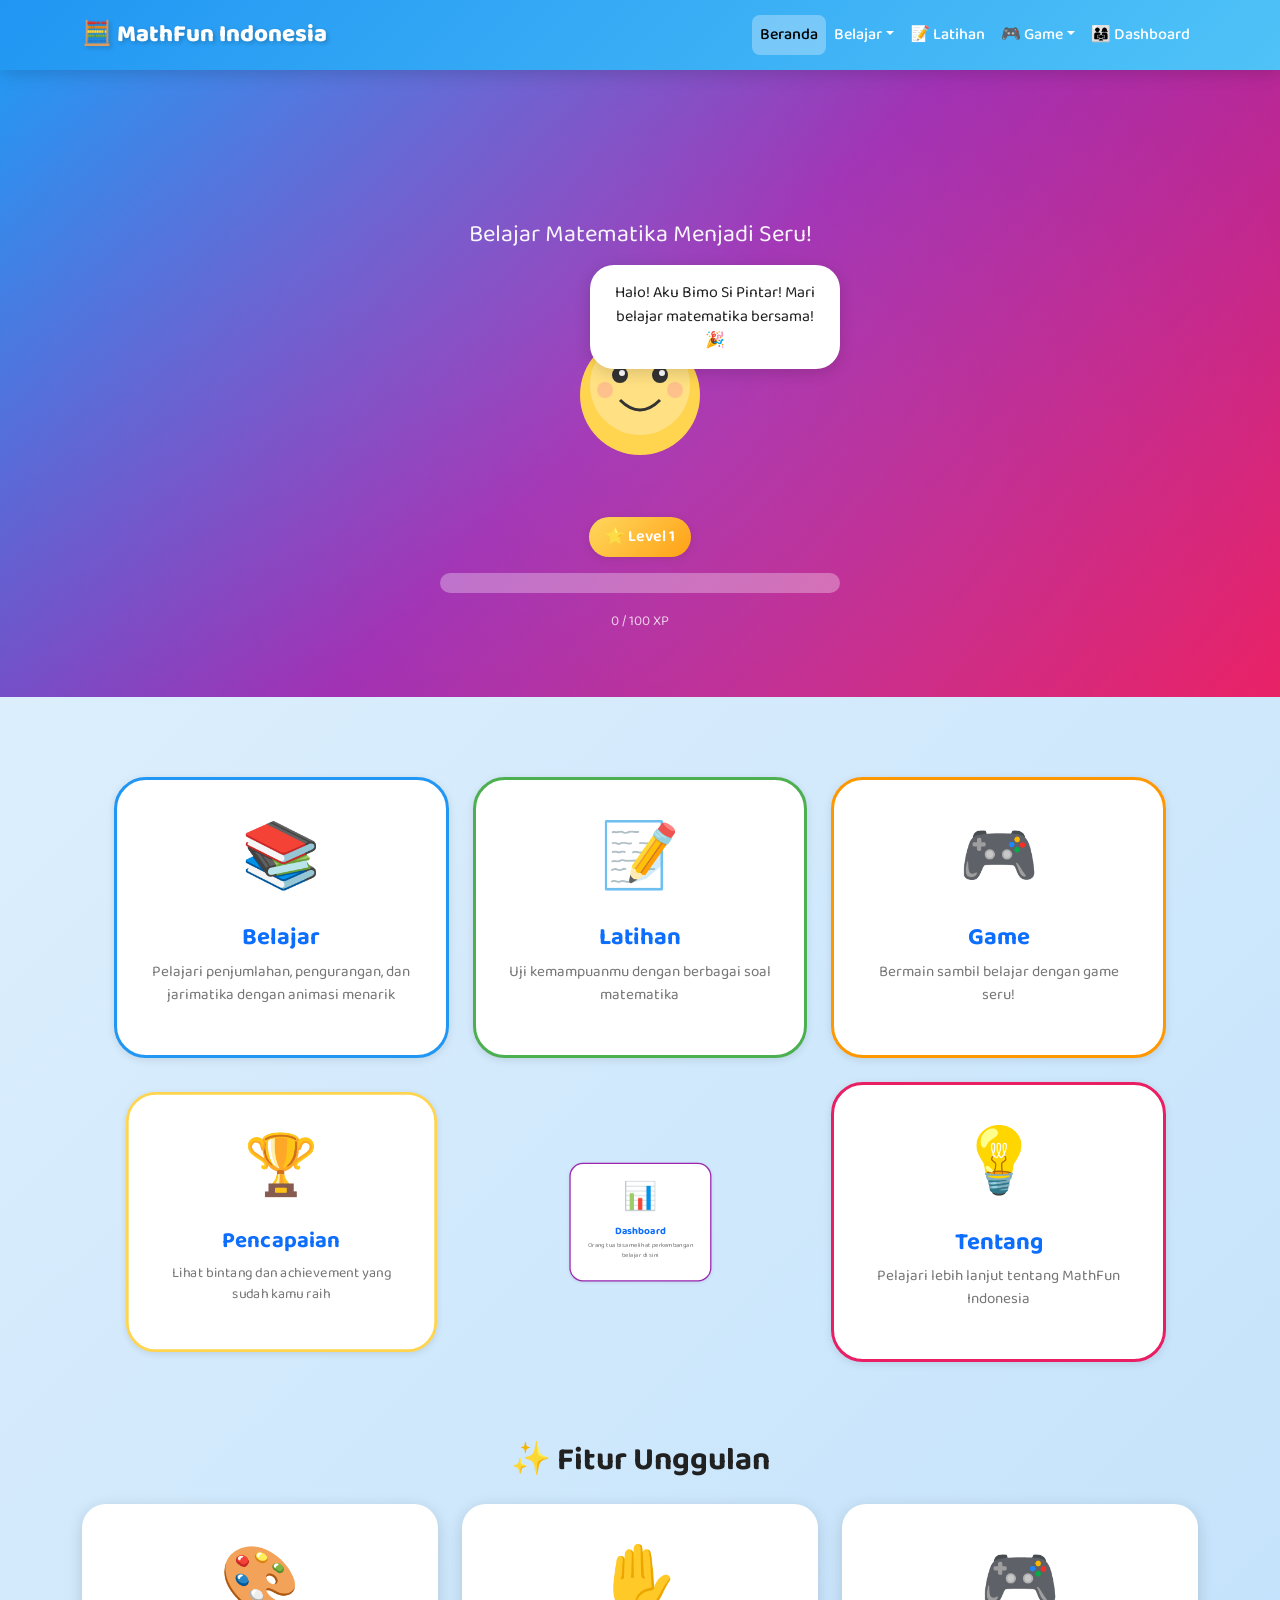
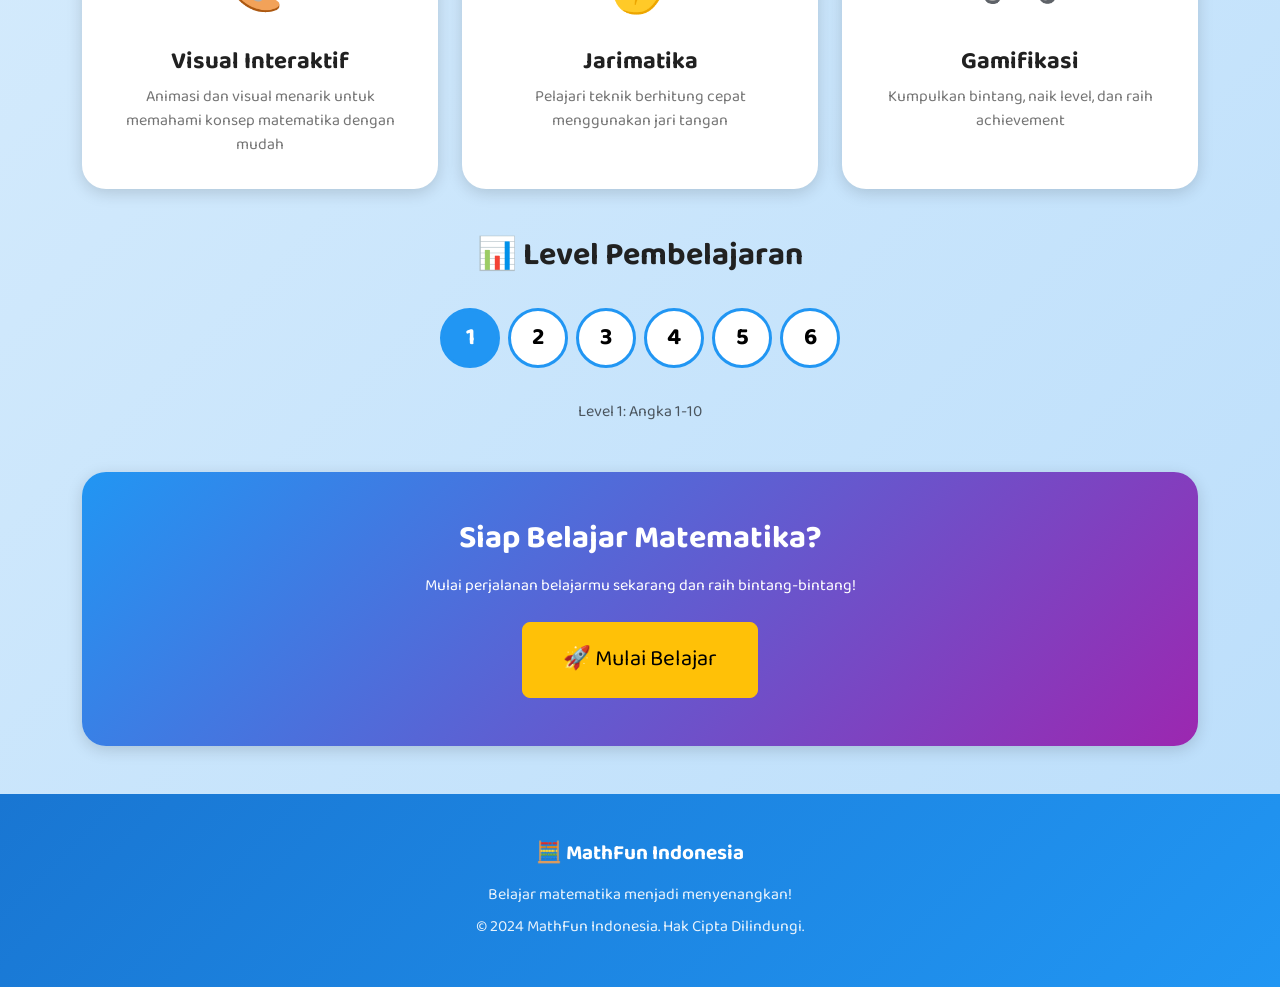
==== index.html @ 0fd77b57 "Initial commit - MathFun Indonesia v1.0" ====
<!DOCTYPE html>
<html lang="id">
<head>
  <meta charset="UTF-8">
  <meta name="viewport" content="width=device-width, initial-scale=1.0">
  <meta name="description" content="MathFun Indonesia - Aplikasi belajar matematika interaktif untuk anak SD kelas 1-6. Belajar penjumlahan, pengurangan, dan jarimatika dengan animasi menarik!">
  <meta name="keywords" content="matematika sd, belajar matematika, penjumlahan, pengurangan, jarimatika, anak sd, edukasi">
  <meta name="author" content="MathFun Indonesia">
  <meta name="robots" content="index, follow">
  
  <!-- Open Graph -->
  <meta property="og:title" content="MathFun Indonesia - Belajar Matematika Seru!">
  <meta property="og:description" content="Aplikasi belajar matematika interaktif untuk anak SD dengan animasi dan game menarik!">
  <meta property="og:type" content="website">
  <meta property="og:locale" content="id_ID">
  
  <!-- PWA -->
  <link rel="manifest" href="/manifest.json">
  <meta name="theme-color" content="#2196F3">
  <link rel="apple-touch-icon" href="/assets/images/icon-192.png">
  
  <!-- Fonts -->
  <link rel="preconnect" href="https://fonts.googleapis.com">
  <link rel="preconnect" href="https://fonts.gstatic.com" crossorigin>
  <link href="https://fonts.googleapis.com/css2?family=Baloo+2:wght@400;500;600;700;800&family=Poppins:wght@300;400;500;600;700&display=swap" rel="stylesheet">
  
  <!-- Bootstrap 5 -->
  <link href="https://cdn.jsdelivr.net/npm/bootstrap@5.3.2/dist/css/bootstrap.min.css" rel="stylesheet">
  
  <!-- Custom CSS -->
  <link rel="stylesheet" href="/css/style.css">
  
  <!-- GSAP Animation -->
  <script src="https://cdnjs.cloudflare.com/ajax/libs/gsap/3.12.2/gsap.min.js"></script>
  
  <title>MathFun Indonesia - Belajar Matematika Seru!</title>
  
  <!-- Schema.org -->
  <script type="application/ld+json">
  {
    "@context": "https://schema.org",
    "@type": "EducationalApplication",
    "name": "MathFun Indonesia",
    "description": "Aplikasi belajar matematika interaktif untuk anak SD",
    "applicationCategory": "EducationalApplication",
    "operatingSystem": "Web Browser",
    "language": "id-ID",
    "offers": {
      "@type": "Offer",
      "price": "0",
      "priceCurrency": "IDR"
    }
  }
  </script>
</head>
<body>
  <!-- Navigation -->
  <nav class="navbar navbar-expand-lg navbar-mathfun sticky-top">
    <div class="container">
      <a class="navbar-brand" href="/">
        🧮 MathFun Indonesia
      </a>
      <button class="navbar-toggler" type="button" data-bs-toggle="collapse" data-bs-target="#navbarNav">
        <span class="navbar-toggler-icon"></span>
      </button>
      <div class="collapse navbar-collapse" id="navbarNav">
        <ul class="navbar-nav ms-auto">
          <li class="nav-item">
            <a class="nav-link active" href="/">Beranda</a>
          </li>
          <li class="nav-item dropdown">
            <a class="nav-link dropdown-toggle" href="#" data-bs-toggle="dropdown">Belajar</a>
            <ul class="dropdown-menu">
              <li><a class="dropdown-item" href="/materi/penjumlahan.html">📒 Penjumlahan</a></li>
              <li><a class="dropdown-item" href="/materi/pengurangan.html">📒 Pengurangan</a></li>
              <li><a class="dropdown-item" href="/materi/jarimatika.html">✋ Jarimatika</a></li>
            </ul>
          </li>
          <li class="nav-item">
            <a class="nav-link" href="/materi/latihan.html">📝 Latihan</a>
          </li>
          <li class="nav-item dropdown">
            <a class="nav-link dropdown-toggle" href="#" data-bs-toggle="dropdown">🎮 Game</a>
            <ul class="dropdown-menu">
              <li><a class="dropdown-item" href="/game/balon.html">🎈 Tangkap Balon</a></li>
              <li><a class="dropdown-item" href="/game/memory.html">🃏 Memory Card</a></li>
              <li><a class="dropdown-item" href="/game/puzzle.html">🧩 Puzzle</a></li>
            </ul>
          </li>
          <li class="nav-item">
            <a class="nav-link" href="/dashboard.html">👨‍👩‍👧 Dashboard</a>
          </li>
        </ul>
      </div>
    </div>
  </nav>

  <!-- Hero Section -->
  <section class="hero-section">
    <div class="container">
      <h1 class="hero-title">🧮 MathFun Indonesia</h1>
      <p class="hero-subtitle">Belajar Matematika Menjadi Seru!</p>
      
      <!-- Mascot -->
      <div class="mascot-container">
        <div class="mascot">
          <svg viewBox="0 0 200 200" xmlns="http://www.w3.org/2000/svg">
            <!-- Body -->
            <circle cx="100" cy="110" r="60" fill="#FFD54F"/>
            <!-- Face -->
            <circle cx="100" cy="100" r="50" fill="#FFE082"/>
            <!-- Eyes -->
            <circle cx="80" cy="90" r="8" fill="#333"/>
            <circle cx="120" cy="90" r="8" fill="#333"/>
            <circle cx="82" cy="88" r="3" fill="#fff"/>
            <circle cx="122" cy="88" r="3" fill="#fff"/>
            <!-- Mouth -->
            <path d="M 80 115 Q 100 135 120 115" stroke="#333" stroke-width="3" fill="none"/>
            <!-- Cheeks -->
            <circle cx="65" cy="105" r="8" fill="#FFAB91" opacity="0.6"/>
            <circle cx="135" cy="105" r="8" fill="#FFAB91" opacity="0.6"/>
            <!-- Hat -->
            <path d="M 60 60 L 100 30 L 140 60 Z" fill="#2196F3"/>
            <rect x="55" y="55" width="90" height="15" rx="5" fill="#1976D2"/>
            <!-- Stars on hat -->
            <text x="85" y="48" font-size="12">⭐</text>
            <text x="105" y="48" font-size="12">⭐</text>
          </svg>
        </div>
        <div class="mascot-speech">
          Halo! Aku Bimo Si Pintar! Mari belajar matematika bersama! 🎉
        </div>
      </div>

      <!-- Level Badge -->
      <div class="level-badge">
        <svg viewBox="0 0 24 24" fill="currentColor"><path d="M12 2L15.09 8.26L22 9.27L17 14.14L18.18 21.02L12 17.77L5.82 21.02L7 14.14L2 9.27L8.91 8.26L12 2Z"/></svg>
        <span>Level <span id="userLevel">1</span></span>
      </div>

      <!-- Progress Bar -->
      <div class="progress-container mt-3" style="max-width: 400px; margin: 1rem auto;">
        <div class="progress-bar-mathfun" style="width: 0%"></div>
      </div>
      <small class="text-white opacity-75"><span id="userXP">0</span> / <span id="xpNeeded">100</span> XP</small>

      <!-- Install PWA Button -->
      <button id="installBtn" class="btn btn-warning mt-3 hidden">
        📱 Install Aplikasi
      </button>
    </div>
  </section>

  <!-- Main Menu -->
  <section class="container my-5">
    <div class="menu-grid">
      <!-- Belajar Card -->
      <a href="#belajar" class="text-decoration-none">
        <div class="menu-card belajar">
          <span class="icon">📚</span>
          <h3>Belajar</h3>
          <p>Pelajari penjumlahan, pengurangan, dan jarimatika dengan animasi menarik</p>
        </div>
      </a>

      <!-- Latihan Card -->
      <a href="/materi/latihan.html" class="text-decoration-none">
        <div class="menu-card latihan">
          <span class="icon">📝</span>
          <h3>Latihan</h3>
          <p>Uji kemampuanmu dengan berbagai soal matematika</p>
        </div>
      </a>

      <!-- Game Card -->
      <a href="#game" class="text-decoration-none">
        <div class="menu-card game">
          <span class="icon">🎮</span>
          <h3>Game</h3>
          <p>Bermain sambil belajar dengan game seru!</p>
        </div>
      </a>

      <!-- Pencapaian Card -->
      <a href="/pencapaian.html" class="text-decoration-none">
        <div class="menu-card achievement">
          <span class="icon">🏆</span>
          <h3>Pencapaian</h3>
          <p>Lihat bintang dan achievement yang sudah kamu raih</p>
        </div>
      </a>

      <!-- Dashboard Card -->
      <a href="/dashboard.html" class="text-decoration-none">
        <div class="menu-card dashboard">
          <span class="icon">📊</span>
          <h3>Dashboard</h3>
          <p>Orang tua bisa melihat perkembangan belajar di sini</p>
        </div>
      </a>

      <!-- Tentang Card -->
      <a href="/tentang.html" class="text-decoration-none">
        <div class="menu-card" style="border-color: #E91E63;">
          <span class="icon">💡</span>
          <h3>Tentang</h3>
          <p>Pelajari lebih lanjut tentang MathFun Indonesia</p>
        </div>
      </a>
    </div>
  </section>

  <!-- Features Section -->
  <section class="container my-5">
    <h2 class="text-center mb-4">✨ Fitur Unggulan</h2>
    <div class="row g-4">
      <div class="col-md-4">
        <div class="card-mathfun h-100">
          <div class="card-body text-center">
            <span class="card-icon">🎨</span>
            <h5 class="card-title">Visual Interaktif</h5>
            <p class="card-text">Animasi dan visual menarik untuk memahami konsep matematika dengan mudah</p>
          </div>
        </div>
      </div>
      <div class="col-md-4">
        <div class="card-mathfun h-100">
          <div class="card-body text-center">
            <span class="card-icon">✋</span>
            <h5 class="card-title">Jarimatika</h5>
            <p class="card-text">Pelajari teknik berhitung cepat menggunakan jari tangan</p>
          </div>
        </div>
      </div>
      <div class="col-md-4">
        <div class="card-mathfun h-100">
          <div class="card-body text-center">
            <span class="card-icon">🎮</span>
            <h5 class="card-title">Gamifikasi</h5>
            <p class="card-text">Kumpulkan bintang, naik level, dan raih achievement</p>
          </div>
        </div>
      </div>
    </div>
  </section>

  <!-- Levels Section -->
  <section class="container my-5">
    <h2 class="text-center mb-4">📊 Level Pembelajaran</h2>
    <div class="level-selector">
      <button class="level-btn active" data-level="1">1</button>
      <button class="level-btn" data-level="2">2</button>
      <button class="level-btn" data-level="3">3</button>
      <button class="level-btn" data-level="4">4</button>
      <button class="level-btn" data-level="5">5</button>
      <button class="level-btn" data-level="6">6</button>
    </div>
    <div class="text-center mt-3">
      <p id="levelDescription" class="text-muted">Level 1: Angka 1-10</p>
    </div>
  </section>

  <!-- Call to Action -->
  <section class="container my-5 text-center">
    <div class="card-mathfun p-5" style="background: linear-gradient(135deg, #2196F3 0%, #9C27B0 100%);">
      <h2 class="text-white mb-3">Siap Belajar Matematika?</h2>
      <p class="text-white opacity-90 mb-4">Mulai perjalanan belajarmu sekarang dan raih bintang-bintang!</p>
      <a href="/materi/penjumlahan.html" class="btn btn-warning btn-lg">
        🚀 Mulai Belajar
      </a>
    </div>
  </section>

  <!-- Footer -->
  <footer class="footer-mathfun">
    <div class="container">
      <h5>🧮 MathFun Indonesia</h5>
      <p>Belajar matematika menjadi menyenangkan!</p>
      <p class="mb-0">© 2024 MathFun Indonesia. Hak Cipta Dilindungi.</p>
    </div>
  </footer>

  <!-- Toast Container -->
  <div class="toast-container"></div>

  <!-- Bootstrap JS -->
  <script src="https://cdn.jsdelivr.net/npm/bootstrap@5.3.2/dist/js/bootstrap.bundle.min.js"></script>
  
  <!-- App JS -->
  <script src="/js/app.js"></script>

  <script>
    // Level descriptions
    const levelDescriptions = {
      1: 'Level 1: Angka 1-10 - Penjumlahan dan pengurangan dasar',
      2: 'Level 2: Angka 1-20 - Latihan dengan angka lebih besar',
      3: 'Level 3: Angka 1-50 - Tantangan متوسط',
      4: 'Level 4: Angka 1-100 - Persiapan level lanjut',
      5: 'Level 5: Penjumlahan Bersusun - Belajar menghitung kolom',
      6: 'Level 6: Pengurangan Bersusun - Teknik meminjam'
    };

    // Level button click handlers
    document.querySelectorAll('.level-btn').forEach(btn => {
      btn.addEventListener('click', function() {
        const level = this.dataset.level;
        
        document.querySelectorAll('.level-btn').forEach(b => b.classList.remove('active'));
        this.classList.add('active');
        
        document.getElementById('levelDescription').textContent = levelDescriptions[level];
        
        if (app) {
          app.currentLevel = parseInt(level);
          app.userData.level = parseInt(level);
          app.saveUserData();
          app.updateUI();
        }
      });
    });

    // Update UI with user data
    document.addEventListener('DOMContentLoaded', () => {
      setTimeout(() => {
        if (app) {
          document.getElementById('userLevel').textContent = app.currentLevel;
          document.getElementById('userXP').textContent = app.currentXP;
          document.getElementById('xpNeeded').textContent = app.getXPForLevel(app.currentLevel + 1);
          
          const xpNeeded = app.getXPForLevel(app.currentLevel + 1);
          const xpInLevel = app.currentXP % xpNeeded;
          const progress = (xpInLevel / xpNeeded) * 100;
          document.querySelector('.progress-bar-mathfun').style.width = progress + '%';
        }
      }, 500);
    });
  </script>
</body>
</html>
---- css/style.css ----
/* MathFun Indonesia - Main Stylesheet */
@import url('https://fonts.googleapis.com/css2?family=Baloo+2:wght@400;500;600;700;800&family=Poppins:wght@300;400;500;600;700&display=swap');

:root {
  --primary-blue: #2196F3;
  --primary-light: #4FC3F7;
  --primary-dark: #1976D2;
  --accent-yellow: #FFD54F;
  --accent-orange: #FF9800;
  --accent-green: #4CAF50;
  --accent-pink: #E91E63;
  --accent-purple: #9C27B0;
  --bg-light: #E3F2FD;
  --bg-white: #FFFFFF;
  --text-dark: #212121;
  --text-light: #757575;
  --shadow-sm: 0 2px 8px rgba(0,0,0,0.1);
  --shadow-md: 0 4px 16px rgba(0,0,0,0.15);
  --shadow-lg: 0 8px 32px rgba(0,0,0,0.2);
  --radius-sm: 8px;
  --radius-md: 16px;
  --radius-lg: 24px;
  --radius-xl: 32px;
}

* {
  margin: 0;
  padding: 0;
  box-sizing: border-box;
}

html {
  scroll-behavior: smooth;
}

body {
  font-family: 'Baloo 2', 'Poppins', sans-serif;
  background: linear-gradient(135deg, var(--bg-light) 0%, #BBDEFB 100%);
  min-height: 100vh;
  color: var(--text-dark);
  overflow-x: hidden;
}

/* Typography */
h1, h2, h3, h4, h5, h6 {
  font-family: 'Baloo 2', cursive;
  font-weight: 700;
}

.font-poppins {
  font-family: 'Poppins', sans-serif;
}

/* Navigation */
.navbar-mathfun {
  background: linear-gradient(135deg, var(--primary-blue) 0%, var(--primary-light) 100%);
  padding: 0.75rem 1rem;
  box-shadow: var(--shadow-md);
}

.navbar-mathfun .navbar-brand {
  font-family: 'Baloo 2', cursive;
  font-size: 1.5rem;
  font-weight: 800;
  color: white;
  text-shadow: 2px 2px 4px rgba(0,0,0,0.2);
}

.navbar-mathfun .nav-link {
  color: white;
  font-weight: 500;
  padding: 0.5rem 1rem;
  border-radius: var(--radius-sm);
  transition: all 0.3s ease;
}

.navbar-mathfun .nav-link:hover {
  background: rgba(255,255,255,0.2);
  transform: translateY(-2px);
}

.navbar-mathfun .nav-link.active {
  background: rgba(255,255,255,0.3);
}

.navbar-toggler {
  border: 2px solid white;
  padding: 0.5rem;
}

.navbar-toggler-icon {
  background-image: url("data:image/svg+xml,%3csvg xmlns='http://www.w3.org/2000/svg' viewBox='0 0 30 30'%3e%3cpath stroke='rgba(255, 255, 255, 1)' stroke-linecap='round' stroke-miterlimit='10' stroke-width='2' d='M4 7h22M4 15h22M4 23h22'/%3e%3c/svg%3e");
}

/* Hero Section */
.hero-section {
  background: linear-gradient(135deg, var(--primary-blue) 0%, var(--accent-purple) 50%, var(--accent-pink) 100%);
  padding: 4rem 2rem;
  text-align: center;
  color: white;
  position: relative;
  overflow: hidden;
}

.hero-section::before {
  content: '';
  position: absolute;
  top: -50%;
  left: -50%;
  width: 200%;
  height: 200%;
  background: radial-gradient(circle, rgba(255,255,255,0.1) 0%, transparent 60%);
  animation: float 6s ease-in-out infinite;
}

@keyframes float {
  0%, 100% { transform: translate(0, 0) rotate(0deg); }
  50% { transform: translate(20px, -20px) rotate(5deg); }
}

.hero-title {
  font-size: clamp(2rem, 5vw, 3.5rem);
  font-weight: 800;
  text-shadow: 3px 3px 6px rgba(0,0,0,0.3);
  animation: bounceIn 1s ease;
}

@keyframes bounceIn {
  0% { transform: scale(0.5); opacity: 0; }
  50% { transform: scale(1.1); }
  100% { transform: scale(1); opacity: 1; }
}

.hero-subtitle {
  font-size: clamp(1rem, 2.5vw, 1.5rem);
  opacity: 0.95;
  margin-top: 1rem;
}

/* Mascot */
.mascot-container {
  position: relative;
  width: 200px;
  height: 200px;
  margin: 2rem auto;
}

.mascot {
  width: 100%;
  height: 100%;
  animation: bounce 2s ease-in-out infinite;
}

@keyframes bounce {
  0%, 100% { transform: translateY(0); }
  50% { transform: translateY(-15px); }
}

.mascot-speech {
  position: absolute;
  top: -20px;
  right: -100px;
  background: white;
  padding: 1rem 1.5rem;
  border-radius: var(--radius-lg);
  box-shadow: var(--shadow-md);
  max-width: 250px;
  font-size: 1rem;
  color: var(--text-dark);
}

.mascot-speech::before {
  content: '';
  position: absolute;
  bottom: -10px;
  left: 20px;
  border: 10px solid transparent;
  border-top-color: white;
}

/* Cards */
.card-mathfun {
  border: none;
  border-radius: var(--radius-lg);
  box-shadow: var(--shadow-md);
  transition: all 0.4s cubic-bezier(0.175, 0.885, 0.32, 1.275);
  overflow: hidden;
  background: var(--bg-white);
}

.card-mathfun:hover {
  transform: translateY(-10px) scale(1.02);
  box-shadow: var(--shadow-lg);
}

.card-mathfun .card-body {
  padding: 2rem;
}

.card-icon {
  font-size: 4rem;
  margin-bottom: 1rem;
  display: block;
}

.card-title {
  font-size: 1.5rem;
  font-weight: 700;
  color: var(--text-dark);
  margin-bottom: 0.5rem;
}

.card-text {
  color: var(--text-light);
  font-size: 1rem;
}

/* Menu Cards Grid */
.menu-grid {
  display: grid;
  grid-template-columns: repeat(auto-fit, minmax(280px, 1fr));
  gap: 1.5rem;
  padding: 2rem;
}

.menu-card {
  background: var(--bg-white);
  border-radius: var(--radius-xl);
  padding: 2rem;
  text-align: center;
  cursor: pointer;
  transition: all 0.4s ease;
  box-shadow: var(--shadow-sm);
  border: 3px solid transparent;
}

.menu-card:hover {
  transform: translateY(-8px);
  box-shadow: var(--shadow-lg);
}

.menu-card.belajar { border-color: var(--primary-blue); }
.menu-card.latihan { border-color: var(--accent-green); }
.menu-card.game { border-color: var(--accent-orange); }
.menu-card.achievement { border-color: var(--accent-yellow); }
.menu-card.dashboard { border-color: var(--accent-purple); }

.menu-card .icon {
  font-size: 4rem;
  margin-bottom: 1rem;
  display: block;
}

.menu-card h3 {
  font-size: 1.5rem;
  margin-bottom: 0.5rem;
}

.menu-card p {
  color: var(--text-light);
  font-size: 0.95rem;
}

/* Level Badge */
.level-badge {
  display: inline-flex;
  align-items: center;
  gap: 0.5rem;
  background: linear-gradient(135deg, var(--accent-yellow) 0%, var(--accent-orange) 100%);
  padding: 0.5rem 1rem;
  border-radius: var(--radius-lg);
  color: white;
  font-weight: 600;
  box-shadow: var(--shadow-sm);
}

.level-badge svg {
  width: 24px;
  height: 24px;
}

/* Progress Bar */
.progress-container {
  background: rgba(255,255,255,0.3);
  border-radius: var(--radius-lg);
  height: 20px;
  overflow: hidden;
  position: relative;
}

.progress-bar-mathfun {
  height: 100%;
  background: linear-gradient(90deg, var(--accent-yellow) 0%, var(--accent-green) 100%);
  border-radius: var(--radius-lg);
  transition: width 1s ease;
  position: relative;
}

.progress-bar-mathfun::after {
  content: '';
  position: absolute;
  top: 0;
  left: 0;
  right: 0;
  bottom: 0;
  background: linear-gradient(90deg, transparent, rgba(255,255,255,0.4), transparent);
  animation: shimmer 2s infinite;
}

@keyframes shimmer {
  0% { transform: translateX(-100%); }
  100% { transform: translateX(100%); }
}

/* Stars Rating */
.stars-container {
  display: flex;
  justify-content: center;
  gap: 0.5rem;
  margin: 1rem 0;
}

.star {
  font-size: 2.5rem;
  color: #E0E0E0;
  transition: all 0.3s ease;
  cursor: pointer;
}

.star.active {
  color: var(--accent-yellow);
  animation: starPop 0.5s ease;
}

@keyframes starPop {
  0% { transform: scale(1); }
  50% { transform: scale(1.5) rotate(10deg); }
  100% { transform: scale(1); }
}

/* Buttons */
.btn-mathfun {
  padding: 1rem 2rem;
  border-radius: var(--radius-lg);
  font-family: 'Baloo 2', cursive;
  font-size: 1.2rem;
  font-weight: 600;
  border: none;
  cursor: pointer;
  transition: all 0.3s ease;
  display: inline-flex;
  align-items: center;
  gap: 0.5rem;
}

.btn-primary-mathfun {
  background: linear-gradient(135deg, var(--primary-blue) 0%, var(--primary-light) 100%);
  color: white;
  box-shadow: var(--shadow-md);
}

.btn-primary-mathfun:hover {
  transform: translateY(-3px);
  box-shadow: var(--shadow-lg);
}

.btn-success-mathfun {
  background: linear-gradient(135deg, var(--accent-green) 0%, #81C784 100%);
  color: white;
  box-shadow: var(--shadow-md);
}

.btn-success-mathfun:hover {
  transform: translateY(-3px);
  box-shadow: var(--shadow-lg);
}

.btn-warning-mathfun {
  background: linear-gradient(135deg, var(--accent-yellow) 0%, var(--accent-orange) 100%);
  color: white;
  box-shadow: var(--shadow-md);
}

.btn-warning-mathfun:hover {
  transform: translateY(-3px);
  box-shadow: var(--shadow-lg);
}

.btn-lg {
  padding: 1.25rem 2.5rem;
  font-size: 1.4rem;
}

/* Answer Buttons */
.answer-grid {
  display: grid;
  grid-template-columns: repeat(2, 1fr);
  gap: 1rem;
  max-width: 400px;
  margin: 2rem auto;
}

.answer-btn {
  padding: 1.5rem;
  border-radius: var(--radius-lg);
  font-size: 2rem;
  font-weight: 700;
  font-family: 'Baloo 2', cursive;
  border: 4px solid transparent;
  cursor: pointer;
  transition: all 0.3s ease;
  background: var(--bg-white);
  color: var(--text-dark);
  box-shadow: var(--shadow-md);
}

.answer-btn:hover {
  transform: scale(1.05);
  box-shadow: var(--shadow-lg);
}

.answer-btn.correct {
  background: var(--accent-green);
  color: white;
  animation: correctPulse 0.5s ease;
}

@keyframes correctPulse {
  0%, 100% { transform: scale(1); }
  50% { transform: scale(1.1); }
}

.answer-btn.wrong {
  background: #F44336;
  color: white;
  animation: shake 0.5s ease;
}

@keyframes shake {
  0%, 100% { transform: translateX(0); }
  25% { transform: translateX(-10px); }
  75% { transform: translateX(10px); }
}

/* Question Display */
.question-container {
  background: var(--bg-white);
  border-radius: var(--radius-xl);
  padding: 3rem;
  text-align: center;
  box-shadow: var(--shadow-lg);
  max-width: 600px;
  margin: 2rem auto;
}

.question-number {
  font-size: 1rem;
  color: var(--text-light);
  margin-bottom: 1rem;
}

.question-text {
  font-size: 3rem;
  font-weight: 800;
  color: var(--primary-blue);
  margin-bottom: 2rem;
}

.math-symbol {
  font-size: 4rem;
  color: var(--accent-orange);
  margin: 0 1rem;
}

/* Visual Elements */
.visual-items {
  display: flex;
  justify-content: center;
  align-items: center;
  gap: 0.5rem;
  flex-wrap: wrap;
  margin: 2rem 0;
  min-height: 80px;
}

.visual-item {
  font-size: 3rem;
  animation: itemAppear 0.5s ease forwards;
  opacity: 0;
}

@keyframes itemAppear {
  to { opacity: 1; transform: scale(1); }
}

/* Explanation Box */
.explanation-box {
  background: linear-gradient(135deg, var(--bg-light) 0%, #BBDEFB 100%);
  border-radius: var(--radius-lg);
  padding: 1.5rem;
  margin-top: 2rem;
  border-left: 5px solid var(--primary-blue);
}

.explanation-box h4 {
  color: var(--primary-blue);
  margin-bottom: 0.5rem;
}

.explanation-box p {
  font-size: 1.1rem;
  line-height: 1.8;
  color: var(--text-dark);
}

/* Jarimatika Hand */
.hand-container {
  display: flex;
  justify-content: center;
  align-items: center;
  gap: 2rem;
  margin: 2rem 0;
  flex-wrap: wrap;
}

.hand {
  width: 150px;
  height: 200px;
  position: relative;
}

.finger {
  position: absolute;
  width: 30px;
  height: 60px;
  background: #FFCC80;
  border-radius: 15px 15px 10px 10px;
  transition: all 0.3s ease;
  transform-origin: bottom center;
}

.finger::before {
  content: '';
  position: absolute;
  width: 100%;
  height: 3px;
  background: #FFB74D;
  top: 20%;
}

.finger::after {
  content: '';
  position: absolute;
  width: 100%;
  height: 3px;
  background: #FFB74D;
  top: 50%;
}

.finger.thumb {
  width: 40px;
  height: 50px;
  left: -15px;
  top: 80px;
  transform: rotate(-45deg);
  border-radius: 20px;
}

.finger.index { left: 35px; top: 10px; }
.finger.middle { left: 70px; top: 5px; height: 70px; }
.finger.ring { left: 105px; top: 10px; }
.finger.pinky { left: 135px; top: 25px; height: 50px; }

.finger.closed {
  transform: rotate(90deg) translateY(20px);
  opacity: 0.5;
}

/* Balloon Game */
.balloon {
  position: absolute;
  font-size: 3rem;
  cursor: pointer;
  animation: floatUp 5s linear;
  transition: transform 0.2s ease;
}

.balloon:hover {
  transform: scale(1.2);
}

@keyframes floatUp {
  0% { bottom: -100px; opacity: 1; }
  90% { opacity: 1; }
  100% { bottom: 100vh; opacity: 0; }
}

.game-area {
  position: relative;
  width: 100%;
  height: 500px;
  background: linear-gradient(180deg, #87CEEB 0%, #E0F7FA 100%);
  border-radius: var(--radius-lg);
  overflow: hidden;
  margin: 2rem 0;
}

/* Memory Card */
.memory-grid {
  display: grid;
  grid-template-columns: repeat(4, 1fr);
  gap: 1rem;
  max-width: 500px;
  margin: 2rem auto;
}

.memory-card {
  aspect-ratio: 1;
  background: var(--primary-blue);
  border-radius: var(--radius-md);
  cursor: pointer;
  display: flex;
  align-items: center;
  justify-content: center;
  font-size: 2.5rem;
  transition: all 0.3s ease;
  transform-style: preserve-3d;
}

.memory-card:hover {
  transform: scale(1.05);
}

.memory-card.flipped {
  background: var(--bg-white);
  transform: rotateY(180deg);
}

.memory-card.matched {
  background: var(--accent-green);
  pointer-events: none;
}

/* Puzzle Game */
.puzzle-area {
  display: flex;
  justify-content: center;
  align-items: center;
  gap: 1rem;
  flex-wrap: wrap;
  margin: 2rem 0;
}

.puzzle-slot {
  width: 80px;
  height: 80px;
  border: 4px dashed var(--primary-blue);
  border-radius: var(--radius-md);
  display: flex;
  align-items: center;
  justify-content: center;
  font-size: 2rem;
  background: rgba(33, 150, 243, 0.1);
}

.puzzle-piece {
  width: 80px;
  height: 80px;
  background: var(--accent-orange);
  border-radius: var(--radius-md);
  display: flex;
  align-items: center;
  justify-content: center;
  font-size: 2rem;
  font-weight: 700;
  cursor: grab;
  transition: all 0.3s ease;
  user-select: none;
}

.puzzle-piece:active {
  cursor: grabbing;
}

.puzzle-piece.dragging {
  opacity: 0.5;
  transform: scale(1.1);
}

/* Level Selector */
.level-selector {
  display: flex;
  justify-content: center;
  gap: 0.5rem;
  flex-wrap: wrap;
  margin: 2rem 0;
}

.level-btn {
  width: 60px;
  height: 60px;
  border-radius: 50%;
  border: 3px solid var(--primary-blue);
  background: var(--bg-white);
  font-size: 1.5rem;
  font-weight: 700;
  cursor: pointer;
  transition: all 0.3s ease;
  display: flex;
  align-items: center;
  justify-content: center;
}

.level-btn:hover {
  background: var(--primary-light);
  color: white;
  transform: scale(1.1);
}

.level-btn.active {
  background: var(--primary-blue);
  color: white;
}

.level-btn.locked {
  opacity: 0.5;
  cursor: not-allowed;
}

/* Dashboard Stats */
.stats-grid {
  display: grid;
  grid-template-columns: repeat(auto-fit, minmax(200px, 1fr));
  gap: 1.5rem;
  padding: 2rem;
}

.stat-card {
  background: var(--bg-white);
  border-radius: var(--radius-lg);
  padding: 1.5rem;
  text-align: center;
  box-shadow: var(--shadow-md);
}

.stat-icon {
  font-size: 3rem;
  margin-bottom: 0.5rem;
}

.stat-value {
  font-size: 2.5rem;
  font-weight: 800;
  color: var(--primary-blue);
}

.stat-label {
  color: var(--text-light);
  font-size: 1rem;
}

/* Confetti */
.confetti-container {
  position: fixed;
  top: 0;
  left: 0;
  width: 100%;
  height: 100%;
  pointer-events: none;
  z-index: 9999;
  overflow: hidden;
}

.confetti {
  position: absolute;
  width: 10px;
  height: 10px;
  animation: confettiFall 3s linear forwards;
}

@keyframes confettiFall {
  0% {
    transform: translateY(-100px) rotate(0deg);
    opacity: 1;
  }
  100% {
    transform: translateY(100vh) rotate(720deg);
    opacity: 0;
  }
}

/* Toast Notifications */
.toast-container {
  position: fixed;
  top: 20px;
  right: 20px;
  z-index: 9999;
}

.toast {
  background: var(--bg-white);
  border-radius: var(--radius-md);
  padding: 1rem 1.5rem;
  margin-bottom: 0.5rem;
  box-shadow: var(--shadow-lg);
  display: flex;
  align-items: center;
  gap: 1rem;
  animation: slideIn 0.3s ease;
}

@keyframes slideIn {
  from { transform: translateX(100%); opacity: 0; }
  to { transform: translateX(0); opacity: 1; }
}

.toast.success { border-left: 5px solid var(--accent-green); }
.toast.error { border-left: 5px solid #F44336; }
.toast.info { border-left: 5px solid var(--primary-blue); }

/* Loading Spinner */
.loading-spinner {
  display: flex;
  justify-content: center;
  align-items: center;
  padding: 3rem;
}

.spinner {
  width: 60px;
  height: 60px;
  border: 5px solid var(--bg-light);
  border-top-color: var(--primary-blue);
  border-radius: 50%;
  animation: spin 1s linear infinite;
}

@keyframes spin {
  to { transform: rotate(360deg); }
}

/* Responsive */
@media (max-width: 768px) {
  .hero-section {
    padding: 2rem 1rem;
  }
  
  .mascot-speech {
    right: -20px;
    max-width: 180px;
    font-size: 0.9rem;
  }
  
  .menu-grid {
    grid-template-columns: 1fr;
    padding: 1rem;
  }
  
  .question-text {
    font-size: 2rem;
  }
  
  .answer-grid {
    grid-template-columns: 1fr;
  }
  
  .memory-grid {
    grid-template-columns: repeat(3, 1fr);
  }
  
  .stats-grid {
    grid-template-columns: 1fr;
  }
  
  .btn-mathfun {
    padding: 0.75rem 1.5rem;
    font-size: 1rem;
  }
}

@media (max-width: 576px) {
  .memory-grid {
    grid-template-columns: repeat(2, 1fr);
  }
  
  .question-container {
    padding: 1.5rem;
  }
  
  .visual-item {
    font-size: 2rem;
  }
}

/* Footer */
.footer-mathfun {
  background: linear-gradient(135deg, var(--primary-dark) 0%, var(--primary-blue) 100%);
  color: white;
  padding: 3rem 2rem;
  text-align: center;
}

.footer-mathfun h5 {
  font-size: 1.3rem;
  margin-bottom: 1rem;
}

.footer-mathfun p {
  opacity: 0.9;
  margin-bottom: 0.5rem;
}

/* Modal Custom */
.modal-content {
  border: none;
  border-radius: var(--radius-xl);
  overflow: hidden;
}

.modal-header {
  background: linear-gradient(135deg, var(--primary-blue) 0%, var(--primary-light) 100%);
  color: white;
  border: none;
  padding: 1.5rem 2rem;
}

.modal-title {
  font-family: 'Baloo 2', cursive;
  font-weight: 700;
}

.modal-body {
  padding: 2rem;
}

.modal-footer {
  border: none;
  padding: 1rem 2rem 2rem;
  justify-content: center;
}

/* Badges */
.badge-mathfun {
  display: inline-block;
  padding: 0.5rem 1rem;
  border-radius: var(--radius-lg);
  font-size: 0.9rem;
  font-weight: 600;
}

.badge-blue { background: var(--primary-light); color: white; }
.badge-green { background: var(--accent-green); color: white; }
.badge-yellow { background: var(--accent-yellow); color: white; }
.badge-orange { background: var(--accent-orange); color: white; }
.badge-pink { background: var(--accent-pink); color: white; }

/* Utility Classes */
.text-center { text-align: center; }
.text-left { text-align: left; }
.text-right { text-align: right; }

.mt-1 { margin-top: 0.5rem; }
.mt-2 { margin-top: 1rem; }
.mt-3 { margin-top: 1.5rem; }
.mt-4 { margin-top: 2rem; }
.mt-5 { margin-top: 3rem; }

.mb-1 { margin-bottom: 0.5rem; }
.mb-2 { margin-bottom: 1rem; }
.mb-3 { margin-bottom: 1.5rem; }
.mb-4 { margin-bottom: 2rem; }
.mb-5 { margin-bottom: 3rem; }

.p-1 { padding: 0.5rem; }
.p-2 { padding: 1rem; }
.p-3 { padding: 1.5rem; }
.p-4 { padding: 2rem; }
.p-5 { padding: 3rem; }

.hidden { display: none !important; }
.visible { display: block !important; }
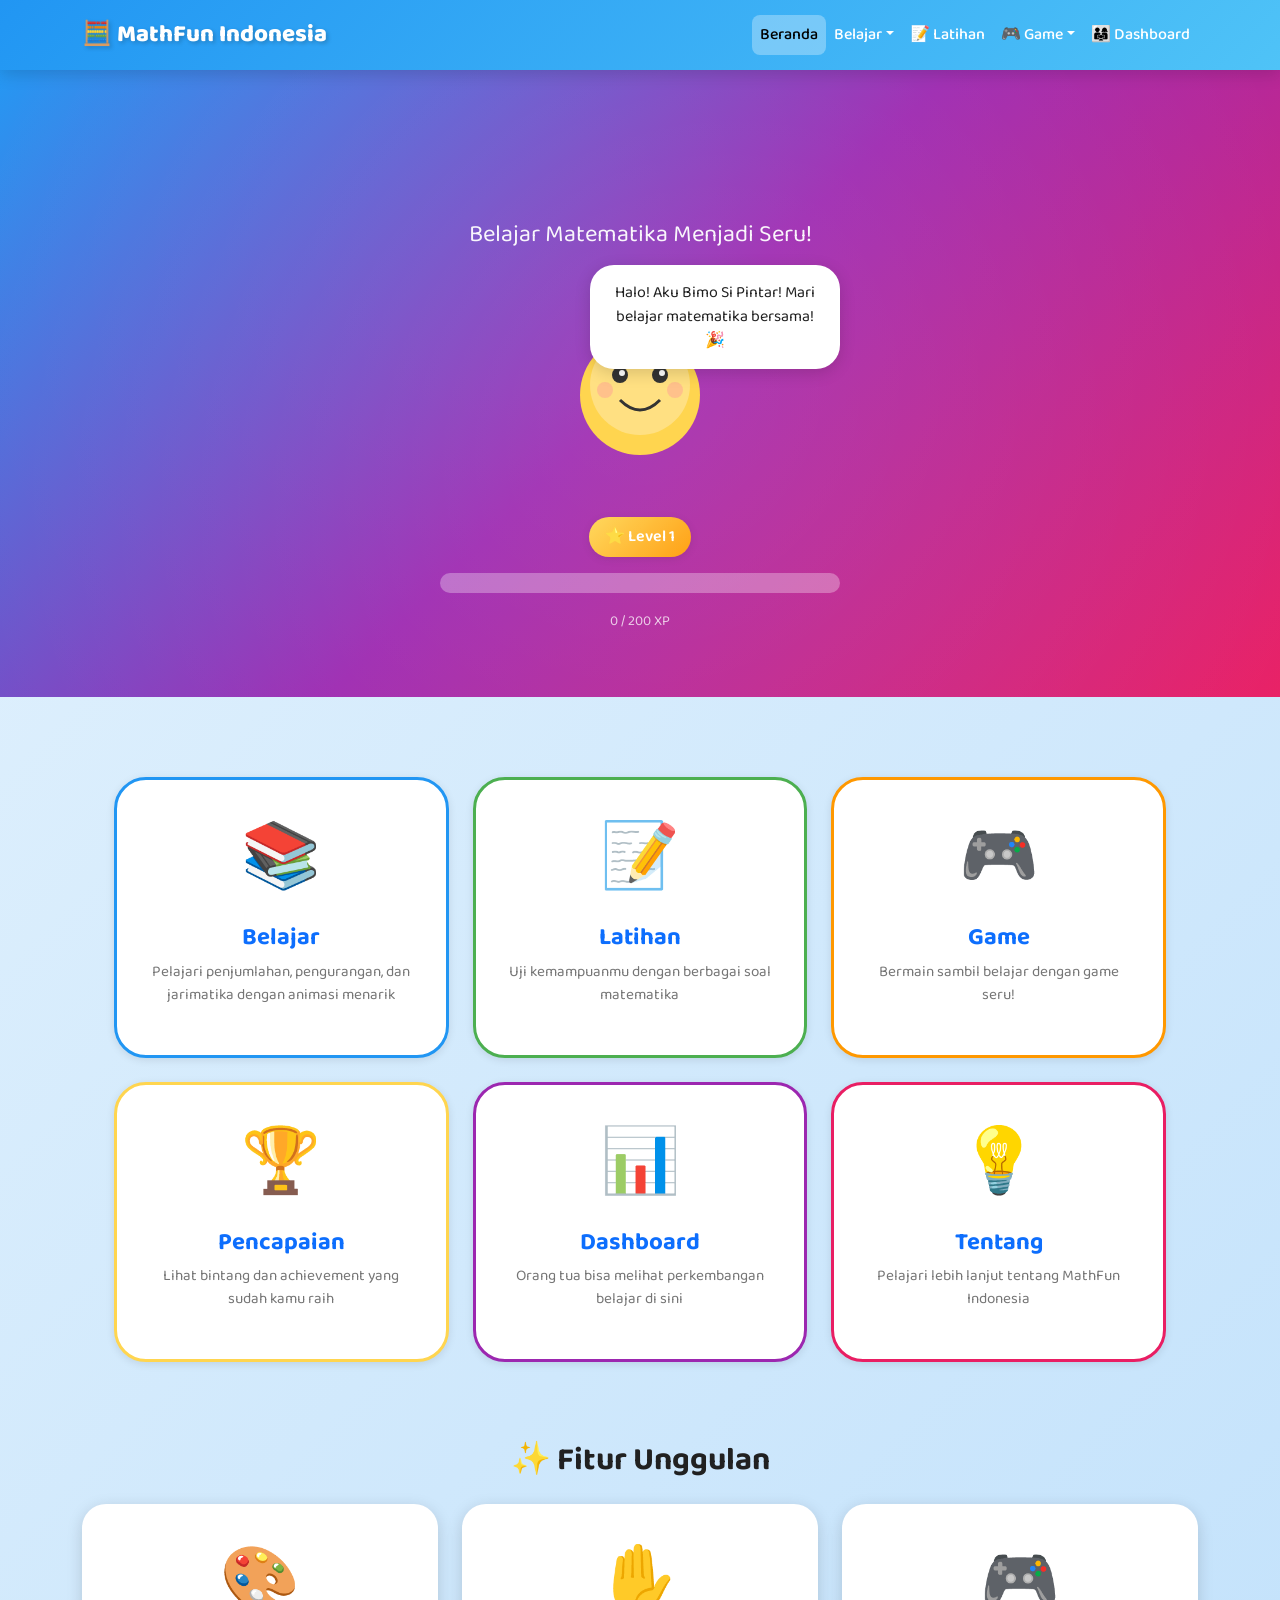
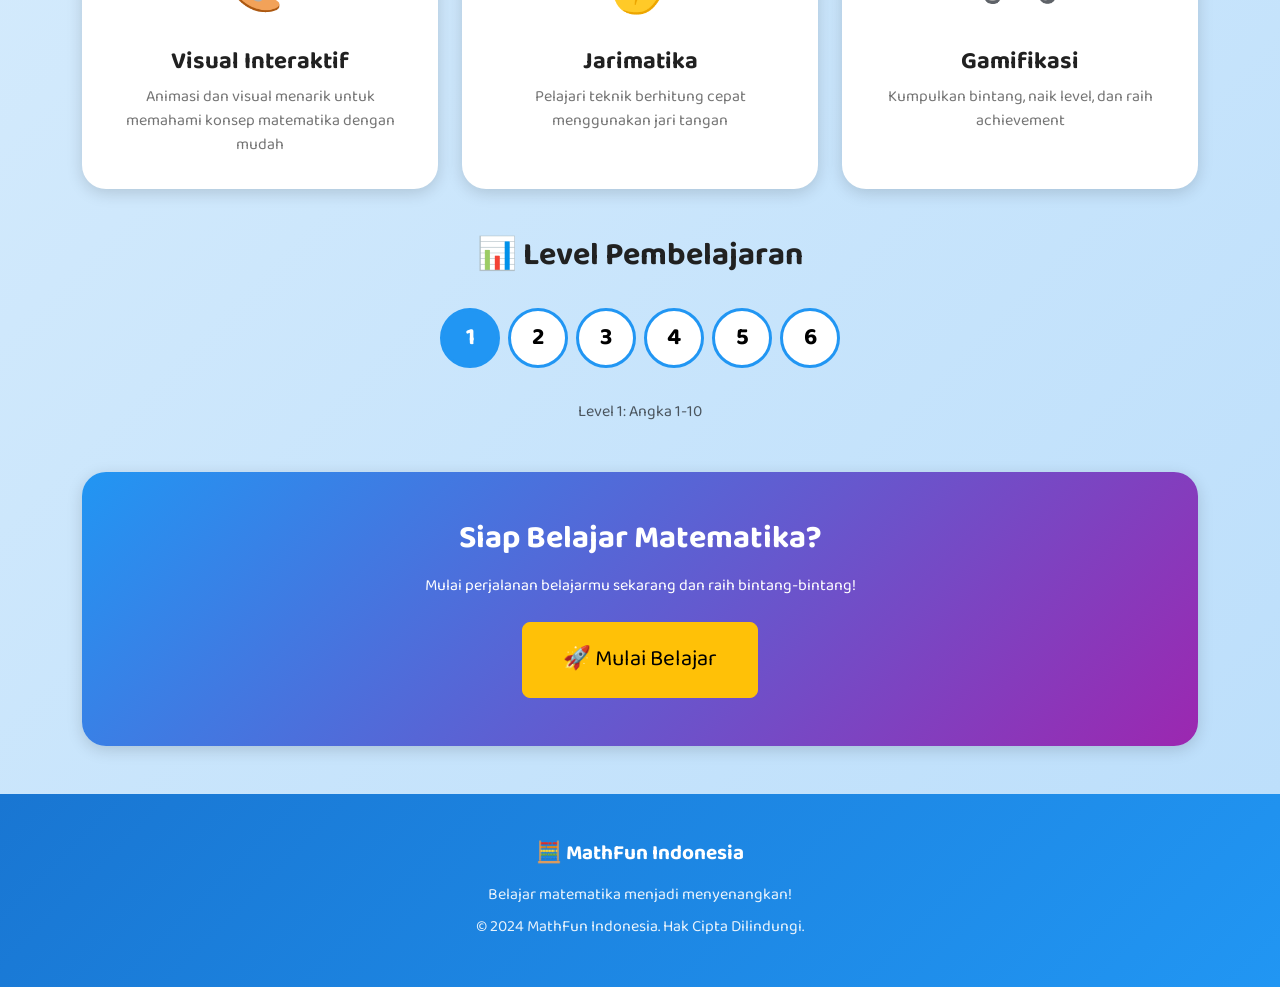
==== commit b890c740: "Use Web Audio API instead of mp3 files, fix null checks" ====
--- a/index.html
+++ b/index.html
@@ -17,6 +17,7 @@
   <!-- PWA -->
   <link rel="manifest" href="/manifest.json">
   <meta name="theme-color" content="#2196F3">
+  <link rel="icon" type="image/svg+xml" href="/favicon.svg">
   <link rel="apple-touch-icon" href="/assets/images/icon-192.png">
   
   <!-- Fonts -->
@@ -323,14 +324,21 @@
     document.addEventListener('DOMContentLoaded', () => {
       setTimeout(() => {
         if (app) {
-          document.getElementById('userLevel').textContent = app.currentLevel;
-          document.getElementById('userXP').textContent = app.currentXP;
-          document.getElementById('xpNeeded').textContent = app.getXPForLevel(app.currentLevel + 1);
+          const userLevelEl = document.getElementById('userLevel');
+          const userXPEl = document.getElementById('userXP');
+          const xpNeededEl = document.getElementById('xpNeeded');
+          const progressBarEl = document.querySelector('.progress-bar-mathfun');
           
-          const xpNeeded = app.getXPForLevel(app.currentLevel + 1);
-          const xpInLevel = app.currentXP % xpNeeded;
-          const progress = (xpInLevel / xpNeeded) * 100;
-          document.querySelector('.progress-bar-mathfun').style.width = progress + '%';
+          if (userLevelEl) userLevelEl.textContent = app.currentLevel;
+          if (userXPEl) userXPEl.textContent = app.currentXP;
+          if (xpNeededEl) xpNeededEl.textContent = app.getXPForLevel(app.currentLevel + 1);
+          
+          if (progressBarEl) {
+            const xpNeeded = app.getXPForLevel(app.currentLevel + 1);
+            const xpInLevel = app.currentXP % xpNeeded;
+            const progress = (xpInLevel / xpNeeded) * 100;
+            progressBarEl.style.width = progress + '%';
+          }
         }
       }, 500);
     });
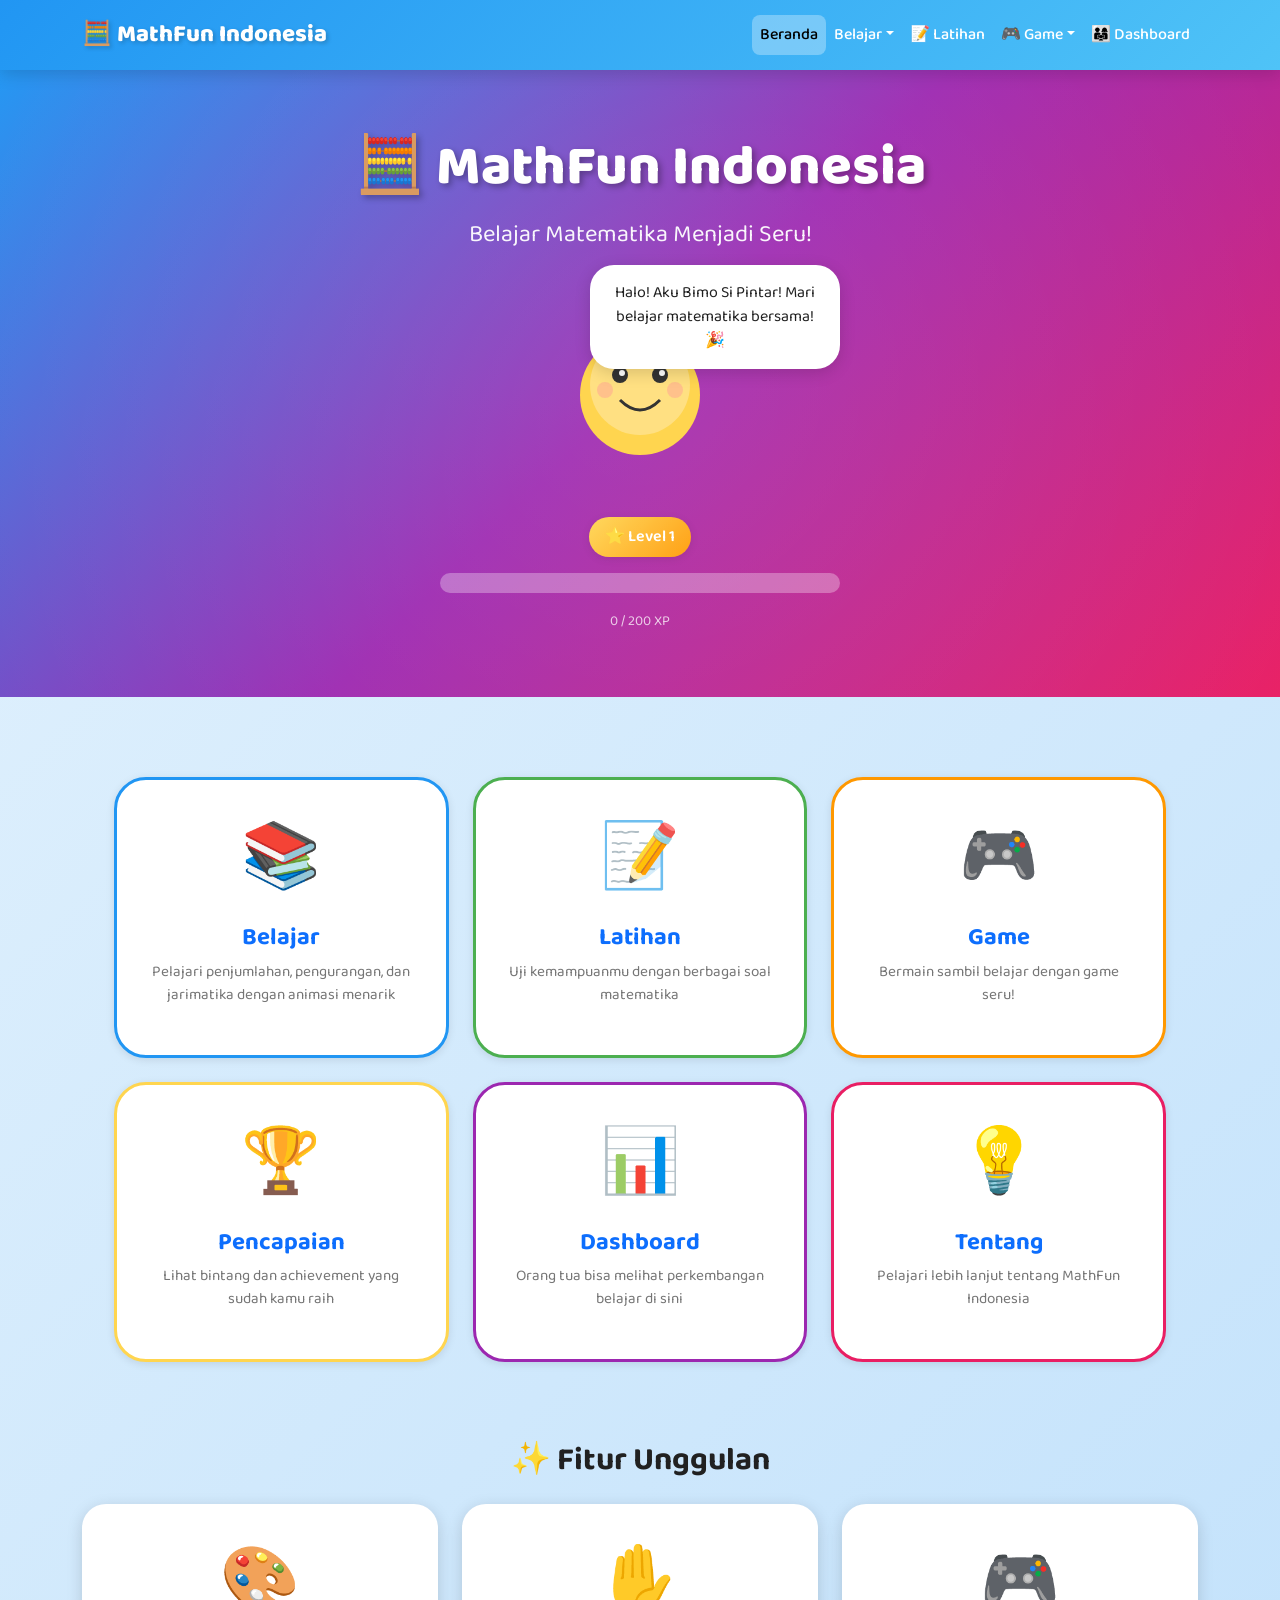
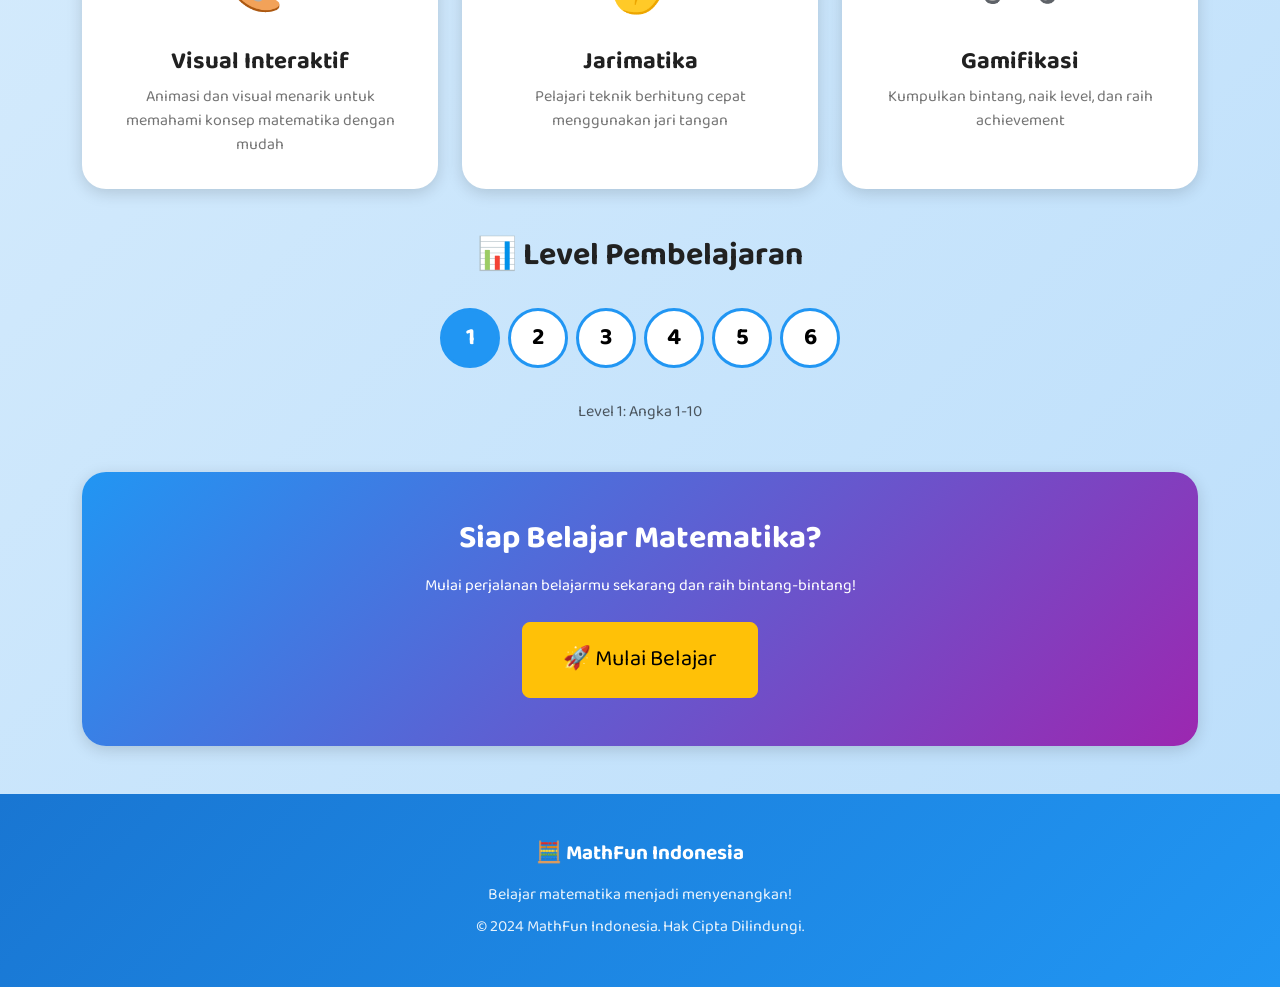
==== commit e7d6fd60: "Fix jarimatika fingers, add game/latihan menus, update navbar" ====
--- a/index.html
+++ b/index.html
@@ -72,24 +72,25 @@
           <li class="nav-item dropdown">
             <a class="nav-link dropdown-toggle" href="#" data-bs-toggle="dropdown">Belajar</a>
             <ul class="dropdown-menu">
-              <li><a class="dropdown-item" href="/materi/penjumlahan.html">📒 Penjumlahan</a></li>
-              <li><a class="dropdown-item" href="/materi/pengurangan.html">📒 Pengurangan</a></li>
-              <li><a class="dropdown-item" href="/materi/jarimatika.html">✋ Jarimatika</a></li>
+              <li><a class="dropdown-item" href="/materi/penjumlahan">📒 Penjumlahan</a></li>
+              <li><a class="dropdown-item" href="/materi/pengurangan">📒 Pengurangan</a></li>
+              <li><a class="dropdown-item" href="/materi/jarimatika">✋ Jarimatika</a></li>
             </ul>
           </li>
           <li class="nav-item">
-            <a class="nav-link" href="/materi/latihan.html">📝 Latihan</a>
+            <a class="nav-link" href="/latihan">📝 Latihan</a>
           </li>
           <li class="nav-item dropdown">
             <a class="nav-link dropdown-toggle" href="#" data-bs-toggle="dropdown">🎮 Game</a>
             <ul class="dropdown-menu">
-              <li><a class="dropdown-item" href="/game/balon.html">🎈 Tangkap Balon</a></li>
-              <li><a class="dropdown-item" href="/game/memory.html">🃏 Memory Card</a></li>
-              <li><a class="dropdown-item" href="/game/puzzle.html">🧩 Puzzle</a></li>
+              <li><a class="dropdown-item" href="/game">🎮 Semua Game</a></li>
+              <li><a class="dropdown-item" href="/game/balon">🎈 Tangkap Balon</a></li>
+              <li><a class="dropdown-item" href="/game/memory">🃏 Memory Card</a></li>
+              <li><a class="dropdown-item" href="/game/puzzle">🧩 Puzzle</a></li>
             </ul>
           </li>
           <li class="nav-item">
-            <a class="nav-link" href="/dashboard.html">👨‍👩‍👧 Dashboard</a>
+            <a class="nav-link" href="/dashboard">👨‍👩‍👧 Dashboard</a>
           </li>
         </ul>
       </div>
@@ -165,7 +166,7 @@
       </a>
 
       <!-- Latihan Card -->
-      <a href="/materi/latihan.html" class="text-decoration-none">
+      <a href="/materi/latihan" class="text-decoration-none">
         <div class="menu-card latihan">
           <span class="icon">📝</span>
           <h3>Latihan</h3>
@@ -192,7 +193,7 @@
       </a>
 
       <!-- Dashboard Card -->
-      <a href="/dashboard.html" class="text-decoration-none">
+      <a href="/dashboard" class="text-decoration-none">
         <div class="menu-card dashboard">
           <span class="icon">📊</span>
           <h3>Dashboard</h3>
@@ -266,7 +267,7 @@
     <div class="card-mathfun p-5" style="background: linear-gradient(135deg, #2196F3 0%, #9C27B0 100%);">
       <h2 class="text-white mb-3">Siap Belajar Matematika?</h2>
       <p class="text-white opacity-90 mb-4">Mulai perjalanan belajarmu sekarang dan raih bintang-bintang!</p>
-      <a href="/materi/penjumlahan.html" class="btn btn-warning btn-lg">
+      <a href="/materi/penjumlahan" class="btn btn-warning btn-lg">
         🚀 Mulai Belajar
       </a>
     </div>
--- a/css/style.css
+++ b/css/style.css
@@ -979,3 +979,216 @@
 
 .hidden { display: none !important; }
 .visible { display: block !important; }
+
+/* ===================== */
+/* COLUMN MATH STYLES */
+/* ===================== */
+
+.column-math-wrapper {
+  display: flex;
+  gap: 2rem;
+  justify-content: center;
+  align-items: flex-start;
+  margin: 2rem 0;
+}
+
+.column-visual {
+  display: flex;
+  flex-direction: column;
+  gap: 1rem;
+}
+
+.digit-column {
+  background: linear-gradient(135deg, #E3F2FD 0%, #BBDEFB 100%);
+  border-radius: var(--radius-md);
+  padding: 1rem;
+  text-align: center;
+}
+
+.digit-label {
+  font-size: 0.875rem;
+  color: var(--text-light);
+  margin-bottom: 0.5rem;
+}
+
+.digit-visual {
+  font-size: 2rem;
+}
+
+.ten-group {
+  display: inline-block;
+  background: var(--accent-yellow);
+  padding: 0.5rem 1rem;
+  border-radius: var(--radius-sm);
+  box-shadow: var(--shadow-sm);
+}
+
+.column-math {
+  display: flex;
+  flex-direction: column;
+  align-items: center;
+  background: white;
+  border-radius: var(--radius-lg);
+  padding: 2rem 3rem;
+  box-shadow: var(--shadow-md);
+}
+
+.column-row {
+  display: flex;
+  align-items: center;
+  gap: 0.5rem;
+}
+
+.column-number {
+  font-size: 3rem;
+  font-weight: 800;
+  color: var(--primary-blue);
+  min-width: 80px;
+  text-align: center;
+}
+
+.column-operator {
+  font-size: 2.5rem;
+  font-weight: 700;
+  color: var(--accent-orange);
+}
+
+.column-line {
+  width: 120px;
+  height: 4px;
+  background: var(--text-dark);
+  margin: 0.5rem 0;
+  border-radius: 2px;
+}
+
+.result-row .column-result {
+  color: var(--accent-green);
+  animation: pulse 1s infinite;
+}
+
+@keyframes pulse {
+  0%, 100% { transform: scale(1); }
+  50% { transform: scale(1.1); }
+}
+
+/* ===================== */
+/* STEP CARDS */
+/* ===================== */
+
+.steps-container {
+  display: flex;
+  flex-direction: column;
+  gap: 1rem;
+  max-width: 600px;
+  margin: 0 auto;
+}
+
+.step-card {
+  display: flex;
+  gap: 1rem;
+  background: white;
+  border-radius: var(--radius-md);
+  padding: 1.25rem;
+  box-shadow: var(--shadow-sm);
+  border-left: 4px solid var(--primary-blue);
+  transition: all 0.3s ease;
+}
+
+.step-card:hover {
+  transform: translateX(5px);
+  box-shadow: var(--shadow-md);
+}
+
+.step-card.step-complete {
+  border-left-color: var(--accent-green);
+  background: linear-gradient(135deg, white 0%, #E8F5E9 100%);
+}
+
+.step-icon {
+  font-size: 2rem;
+  flex-shrink: 0;
+}
+
+.step-content {
+  flex: 1;
+}
+
+.step-content strong {
+  display: block;
+  color: var(--text-dark);
+  margin-bottom: 0.75rem;
+  font-size: 1.1rem;
+}
+
+.step-calc {
+  display: flex;
+  align-items: center;
+  gap: 0.5rem;
+  font-size: 1.5rem;
+  font-weight: 700;
+  margin: 0.5rem 0;
+}
+
+.digit-circle {
+  display: inline-flex;
+  align-items: center;
+  justify-content: center;
+  width: 50px;
+  height: 50px;
+  background: var(--bg-light);
+  border-radius: 50%;
+  font-size: 1.5rem;
+  color: var(--primary-blue);
+  box-shadow: inset 0 2px 4px rgba(0,0,0,0.1);
+}
+
+.digit-circle.result {
+  background: var(--accent-green);
+  color: white;
+}
+
+.step-hint {
+  font-size: 0.875rem;
+  color: var(--text-light);
+  margin-top: 0.5rem;
+}
+
+.borrow-visual {
+  background: #FFF3E0;
+  border-radius: var(--radius-sm);
+  padding: 1rem;
+  margin-top: 0.5rem;
+}
+
+.borrow-visual p {
+  font-size: 0.9rem;
+  color: var(--accent-orange);
+  margin-bottom: 0.75rem;
+}
+
+.borrow-calc {
+  display: flex;
+  align-items: center;
+  gap: 0.5rem;
+  font-size: 1.25rem;
+}
+
+.borrow-indicator {
+  color: var(--accent-orange);
+  font-weight: 600;
+  font-size: 0.875rem;
+}
+
+.final-result {
+  font-size: 3rem;
+  font-weight: 800;
+  color: var(--accent-green);
+  text-shadow: 2px 2px 4px rgba(0,0,0,0.1);
+}
+
+.step-controls {
+  display: flex;
+  justify-content: center;
+  gap: 1rem;
+  flex-wrap: wrap;
+}
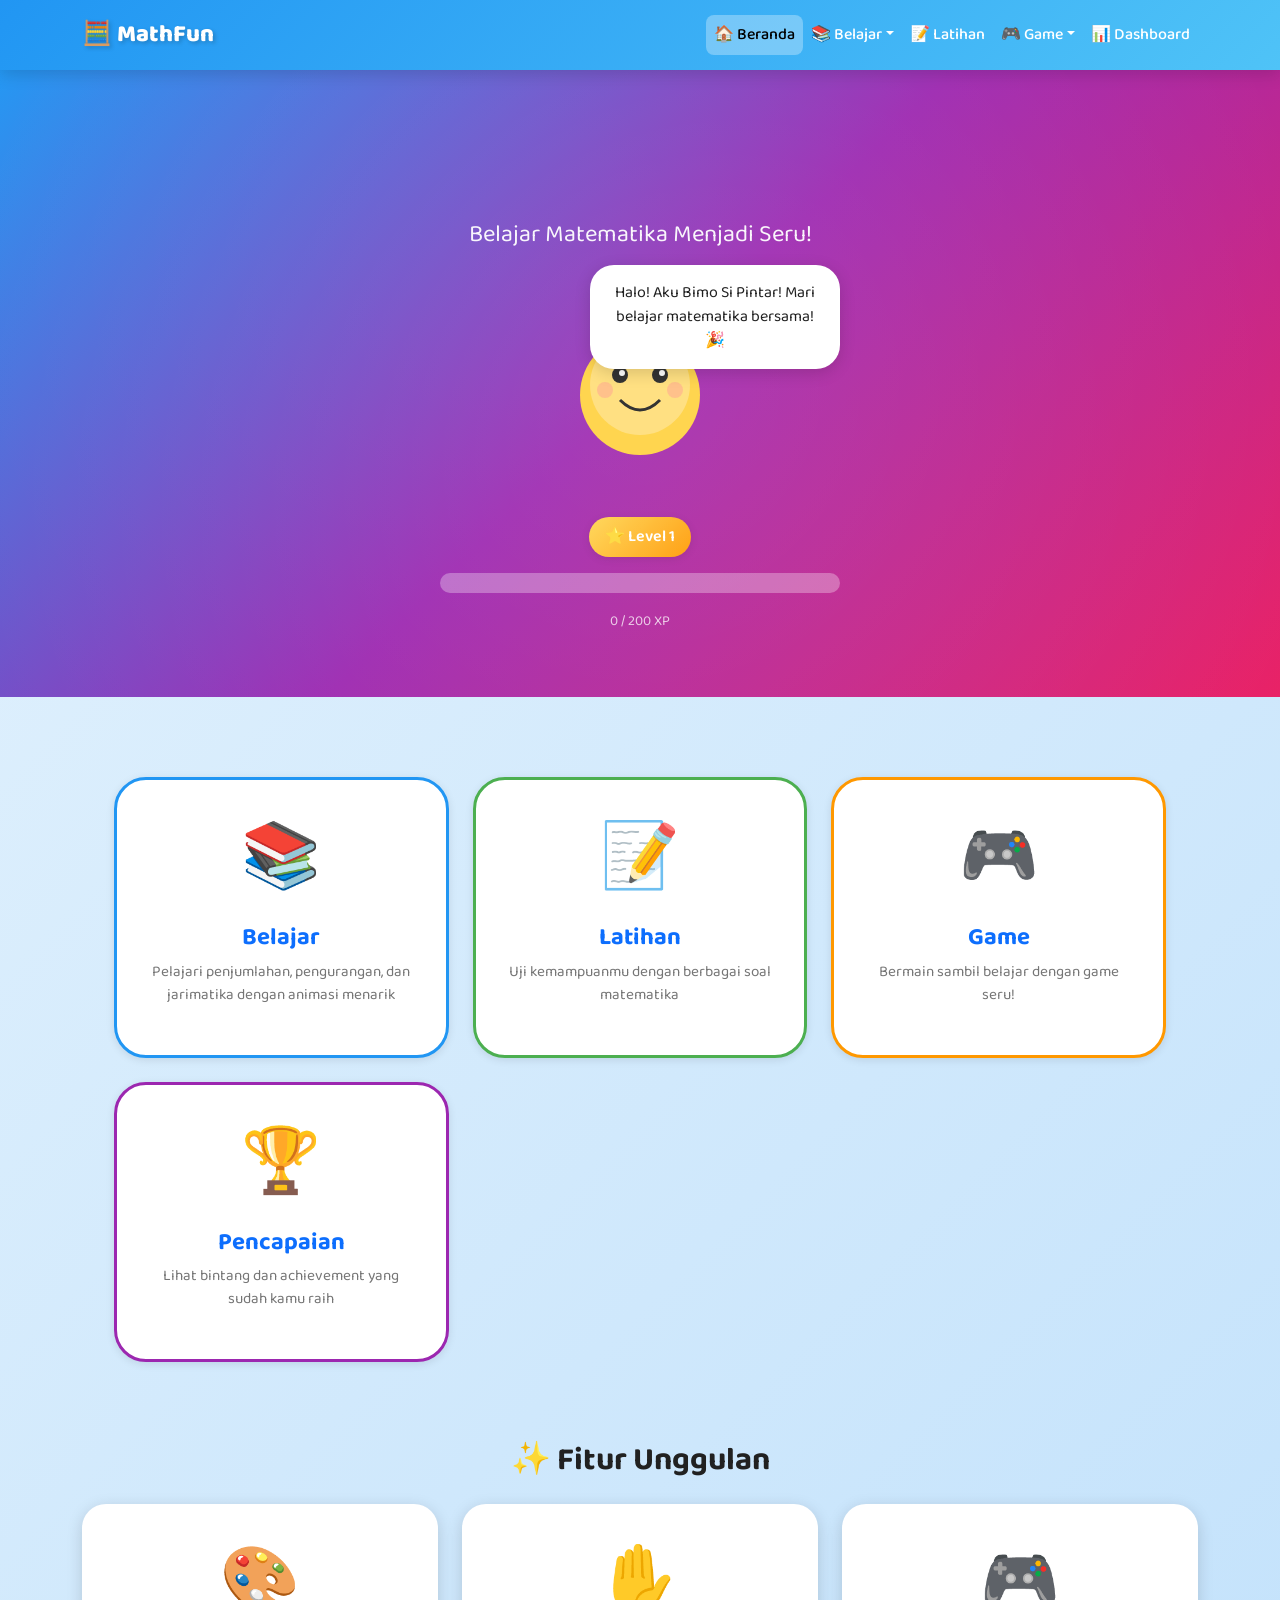
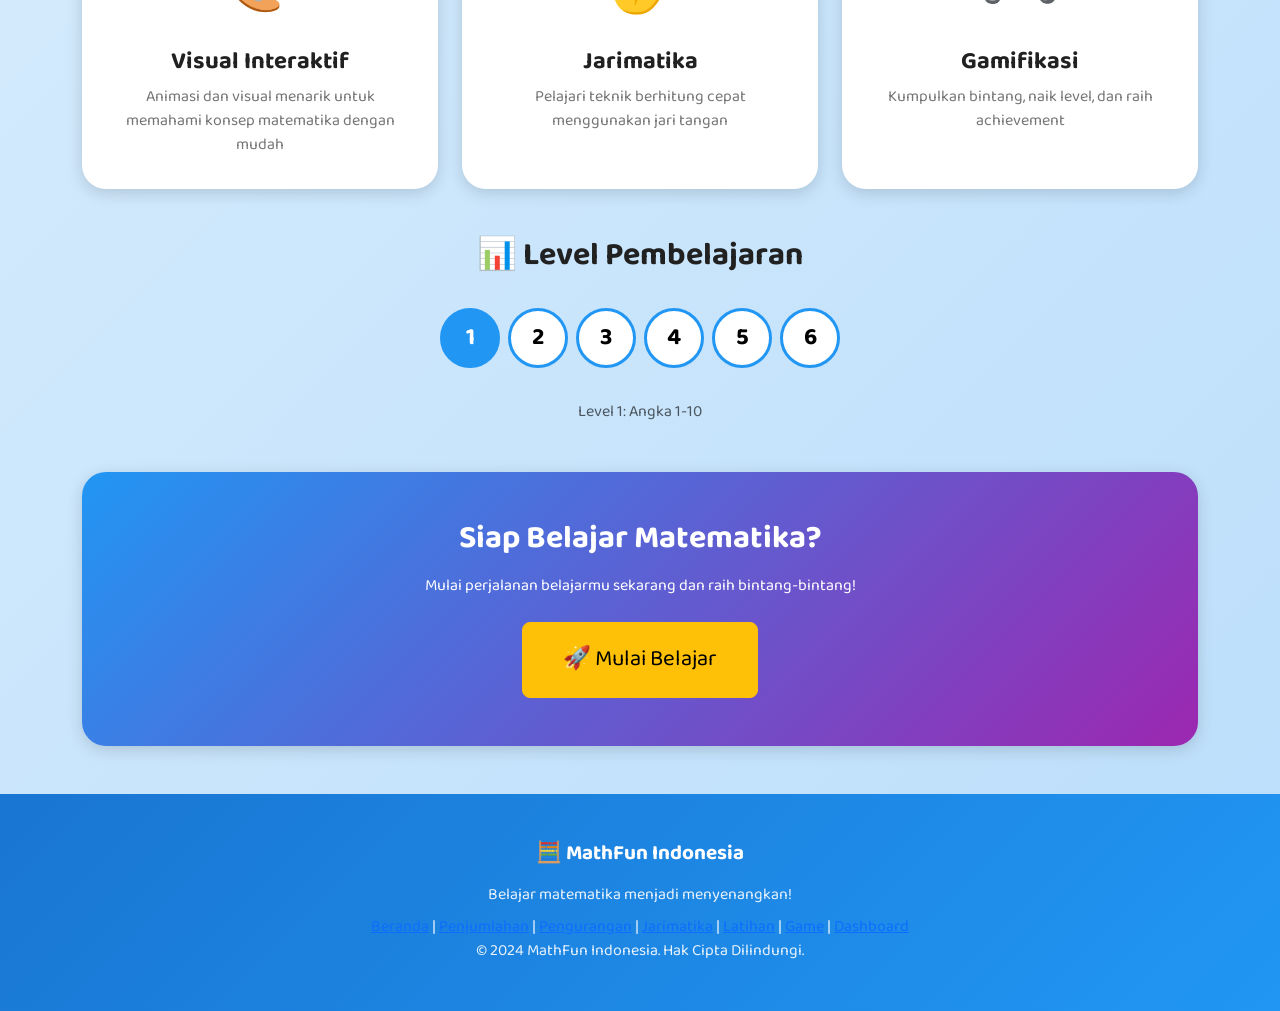
==== commit df6950c4: "Complete MathFun Indonesia - all pages updated with clean URLs" ====
--- a/index.html
+++ b/index.html
@@ -58,22 +58,23 @@
   <!-- Navigation -->
   <nav class="navbar navbar-expand-lg navbar-mathfun sticky-top">
     <div class="container">
-      <a class="navbar-brand" href="/">
-        🧮 MathFun Indonesia
-      </a>
+      <a class="navbar-brand" href="/">🧮 MathFun</a>
       <button class="navbar-toggler" type="button" data-bs-toggle="collapse" data-bs-target="#navbarNav">
         <span class="navbar-toggler-icon"></span>
       </button>
       <div class="collapse navbar-collapse" id="navbarNav">
         <ul class="navbar-nav ms-auto">
           <li class="nav-item">
-            <a class="nav-link active" href="/">Beranda</a>
+            <a class="nav-link active" href="/">🏠 Beranda</a>
           </li>
           <li class="nav-item dropdown">
-            <a class="nav-link dropdown-toggle" href="#" data-bs-toggle="dropdown">Belajar</a>
+            <a class="nav-link dropdown-toggle" href="#" data-bs-toggle="dropdown">📚 Belajar</a>
             <ul class="dropdown-menu">
-              <li><a class="dropdown-item" href="/materi/penjumlahan">📒 Penjumlahan</a></li>
-              <li><a class="dropdown-item" href="/materi/pengurangan">📒 Pengurangan</a></li>
+              <li><a class="dropdown-item" href="/materi/penjumlahan">➕ Penjumlahan</a></li>
+              <li><a class="dropdown-item" href="/materi/pengurangan">➖ Pengurangan</a></li>
+              <li><a class="dropdown-item" href="/materi/penjumlahan-bersusun">📐 Penjumlahan Bersusun</a></li>
+              <li><a class="dropdown-item" href="/materi/pengurangan-bersusun">📐 Pengurangan Bersusun</a></li>
+              <li><hr class="dropdown-divider"></li>
               <li><a class="dropdown-item" href="/materi/jarimatika">✋ Jarimatika</a></li>
             </ul>
           </li>
@@ -84,13 +85,14 @@
             <a class="nav-link dropdown-toggle" href="#" data-bs-toggle="dropdown">🎮 Game</a>
             <ul class="dropdown-menu">
               <li><a class="dropdown-item" href="/game">🎮 Semua Game</a></li>
+              <li><hr class="dropdown-divider"></li>
               <li><a class="dropdown-item" href="/game/balon">🎈 Tangkap Balon</a></li>
               <li><a class="dropdown-item" href="/game/memory">🃏 Memory Card</a></li>
-              <li><a class="dropdown-item" href="/game/puzzle">🧩 Puzzle</a></li>
+              <li><a class="dropdown-item" href="/game/puzzle">🧩 Puzzle Angka</a></li>
             </ul>
           </li>
           <li class="nav-item">
-            <a class="nav-link" href="/dashboard">👨‍👩‍👧 Dashboard</a>
+            <a class="nav-link" href="/dashboard">📊 Dashboard</a>
           </li>
         </ul>
       </div>
@@ -99,7 +101,7 @@
 
   <!-- Hero Section -->
   <section class="hero-section">
-    <div class="container">
+    <div class="container text-center">
       <h1 class="hero-title">🧮 MathFun Indonesia</h1>
       <p class="hero-subtitle">Belajar Matematika Menjadi Seru!</p>
       
@@ -107,24 +109,17 @@
       <div class="mascot-container">
         <div class="mascot">
           <svg viewBox="0 0 200 200" xmlns="http://www.w3.org/2000/svg">
-            <!-- Body -->
             <circle cx="100" cy="110" r="60" fill="#FFD54F"/>
-            <!-- Face -->
             <circle cx="100" cy="100" r="50" fill="#FFE082"/>
-            <!-- Eyes -->
             <circle cx="80" cy="90" r="8" fill="#333"/>
             <circle cx="120" cy="90" r="8" fill="#333"/>
             <circle cx="82" cy="88" r="3" fill="#fff"/>
             <circle cx="122" cy="88" r="3" fill="#fff"/>
-            <!-- Mouth -->
             <path d="M 80 115 Q 100 135 120 115" stroke="#333" stroke-width="3" fill="none"/>
-            <!-- Cheeks -->
             <circle cx="65" cy="105" r="8" fill="#FFAB91" opacity="0.6"/>
             <circle cx="135" cy="105" r="8" fill="#FFAB91" opacity="0.6"/>
-            <!-- Hat -->
             <path d="M 60 60 L 100 30 L 140 60 Z" fill="#2196F3"/>
             <rect x="55" y="55" width="90" height="15" rx="5" fill="#1976D2"/>
-            <!-- Stars on hat -->
             <text x="85" y="48" font-size="12">⭐</text>
             <text x="105" y="48" font-size="12">⭐</text>
           </svg>
@@ -146,7 +141,6 @@
       </div>
       <small class="text-white opacity-75"><span id="userXP">0</span> / <span id="xpNeeded">100</span> XP</small>
 
-      <!-- Install PWA Button -->
       <button id="installBtn" class="btn btn-warning mt-3 hidden">
         📱 Install Aplikasi
       </button>
@@ -156,8 +150,7 @@
   <!-- Main Menu -->
   <section class="container my-5">
     <div class="menu-grid">
-      <!-- Belajar Card -->
-      <a href="#belajar" class="text-decoration-none">
+      <a href="/materi/penjumlahan" class="text-decoration-none">
         <div class="menu-card belajar">
           <span class="icon">📚</span>
           <h3>Belajar</h3>
@@ -165,8 +158,7 @@
         </div>
       </a>
 
-      <!-- Latihan Card -->
-      <a href="/materi/latihan" class="text-decoration-none">
+      <a href="/latihan" class="text-decoration-none">
         <div class="menu-card latihan">
           <span class="icon">📝</span>
           <h3>Latihan</h3>
@@ -174,8 +166,7 @@
         </div>
       </a>
 
-      <!-- Game Card -->
-      <a href="#game" class="text-decoration-none">
+      <a href="/game" class="text-decoration-none">
         <div class="menu-card game">
           <span class="icon">🎮</span>
           <h3>Game</h3>
@@ -183,30 +174,11 @@
         </div>
       </a>
 
-      <!-- Pencapaian Card -->
-      <a href="/pencapaian.html" class="text-decoration-none">
-        <div class="menu-card achievement">
+      <a href="/dashboard" class="text-decoration-none">
+        <div class="menu-card dashboard">
           <span class="icon">🏆</span>
           <h3>Pencapaian</h3>
           <p>Lihat bintang dan achievement yang sudah kamu raih</p>
-        </div>
-      </a>
-
-      <!-- Dashboard Card -->
-      <a href="/dashboard" class="text-decoration-none">
-        <div class="menu-card dashboard">
-          <span class="icon">📊</span>
-          <h3>Dashboard</h3>
-          <p>Orang tua bisa melihat perkembangan belajar di sini</p>
-        </div>
-      </a>
-
-      <!-- Tentang Card -->
-      <a href="/tentang.html" class="text-decoration-none">
-        <div class="menu-card" style="border-color: #E91E63;">
-          <span class="icon">💡</span>
-          <h3>Tentang</h3>
-          <p>Pelajari lebih lanjut tentang MathFun Indonesia</p>
         </div>
       </a>
     </div>
@@ -278,6 +250,15 @@
     <div class="container">
       <h5>🧮 MathFun Indonesia</h5>
       <p>Belajar matematika menjadi menyenangkan!</p>
+      <div class="footer-links">
+        <a href="/">Beranda</a> | 
+        <a href="/materi/penjumlahan">Penjumlahan</a> | 
+        <a href="/materi/pengurangan">Pengurangan</a> | 
+        <a href="/materi/jarimatika">Jarimatika</a> | 
+        <a href="/latihan">Latihan</a> | 
+        <a href="/game">Game</a> | 
+        <a href="/dashboard">Dashboard</a>
+      </div>
       <p class="mb-0">© 2024 MathFun Indonesia. Hak Cipta Dilindungi.</p>
     </div>
   </footer>
@@ -296,7 +277,7 @@
     const levelDescriptions = {
       1: 'Level 1: Angka 1-10 - Penjumlahan dan pengurangan dasar',
       2: 'Level 2: Angka 1-20 - Latihan dengan angka lebih besar',
-      3: 'Level 3: Angka 1-50 - Tantangan متوسط',
+      3: 'Level 3: Angka 1-50 - Tantangan menengah',
       4: 'Level 4: Angka 1-100 - Persiapan level lanjut',
       5: 'Level 5: Penjumlahan Bersusun - Belajar menghitung kolom',
       6: 'Level 6: Pengurangan Bersusun - Teknik meminjam'
@@ -306,12 +287,9 @@
     document.querySelectorAll('.level-btn').forEach(btn => {
       btn.addEventListener('click', function() {
         const level = this.dataset.level;
-        
         document.querySelectorAll('.level-btn').forEach(b => b.classList.remove('active'));
         this.classList.add('active');
-        
         document.getElementById('levelDescription').textContent = levelDescriptions[level];
-        
         if (app) {
           app.currentLevel = parseInt(level);
           app.userData.level = parseInt(level);
